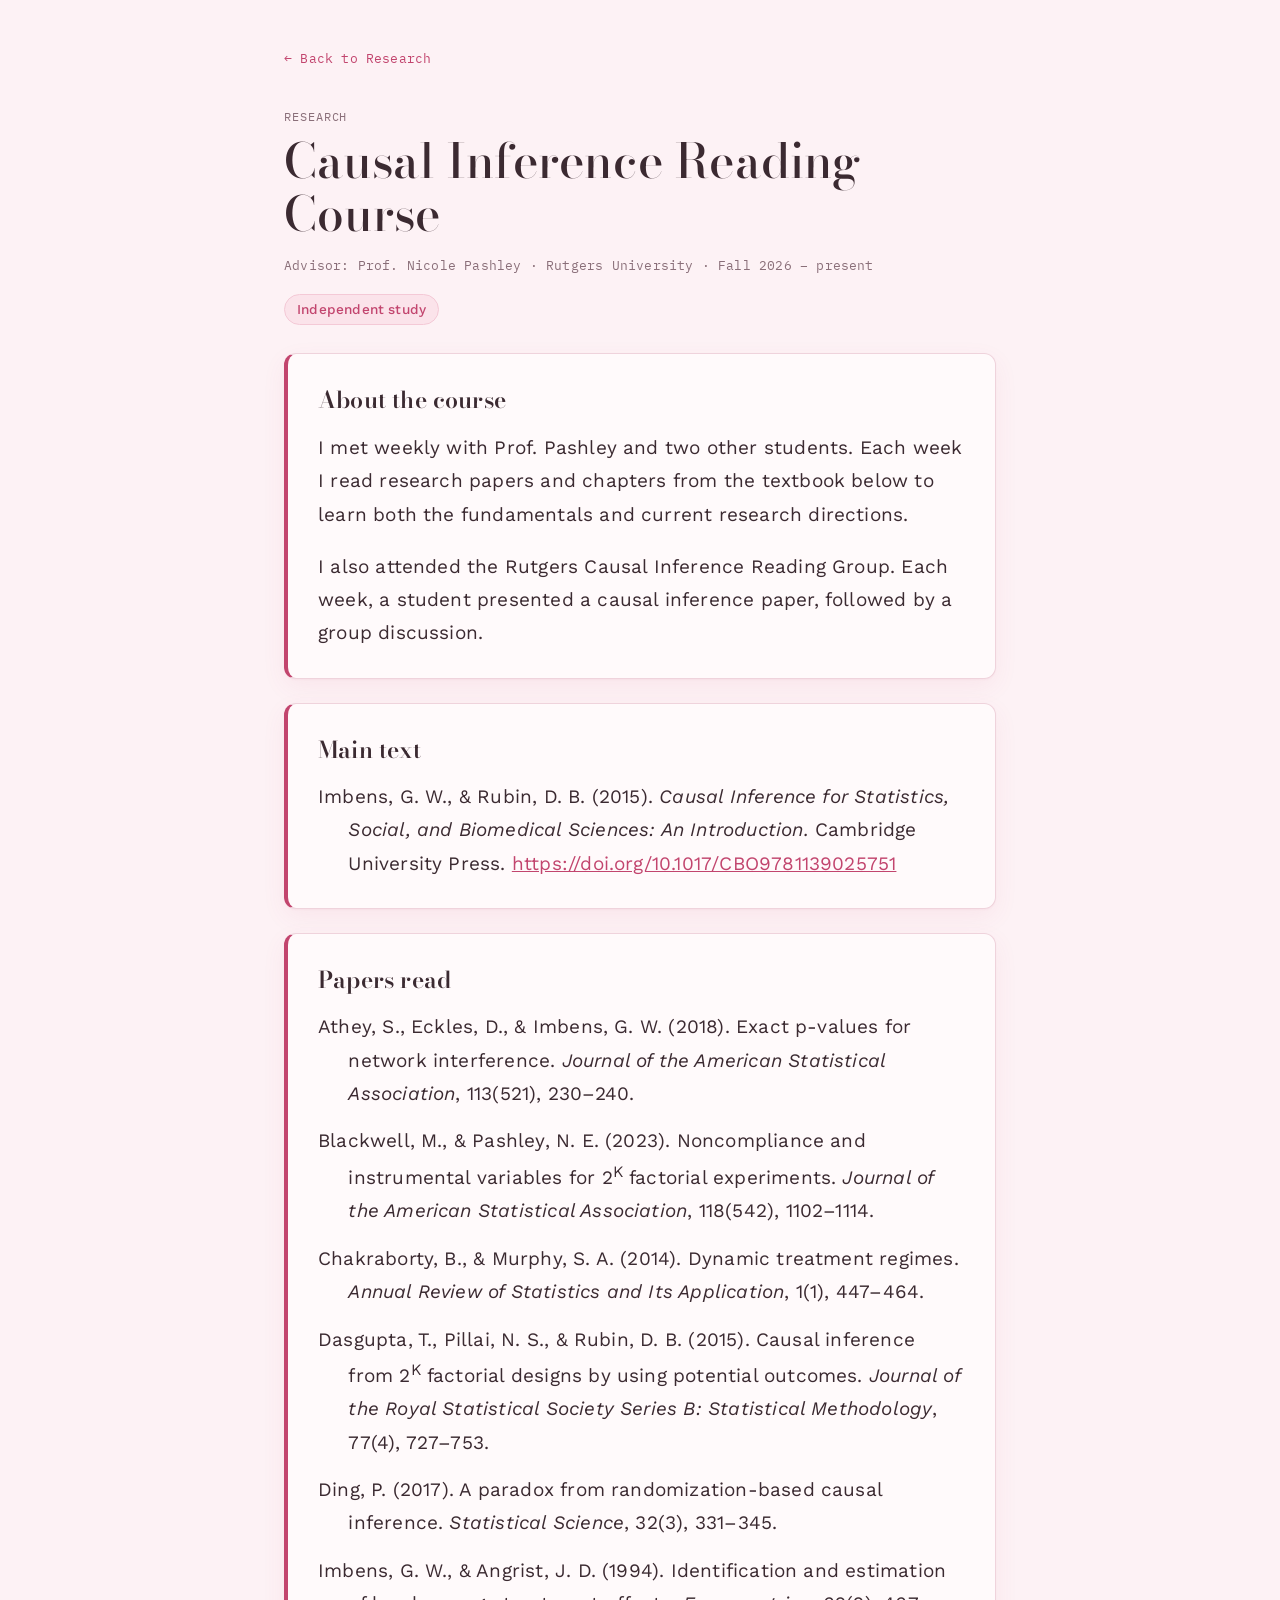
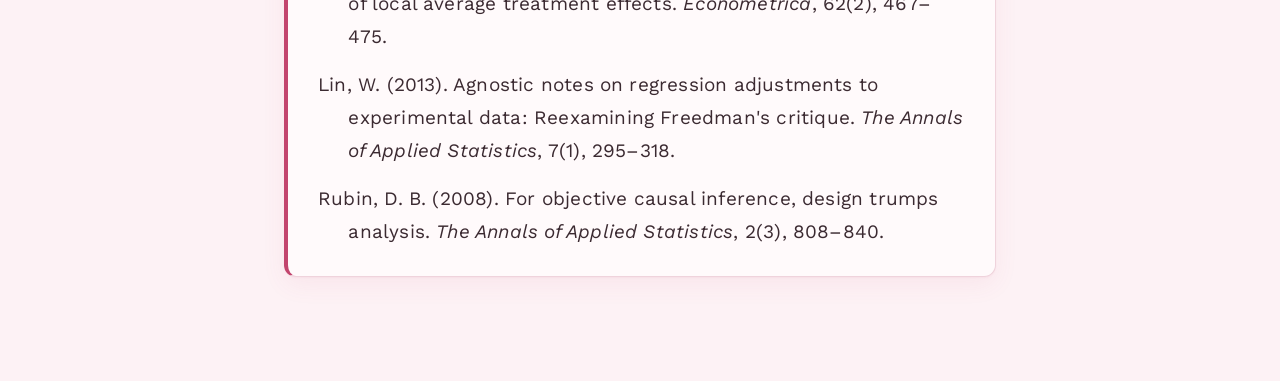
==== research/causal-inference-reading.html @ 5bd4af21 "Add Causal Inference Reading Course research page Co-Authored-By: Claude Opus 5.5 <noreply@anthropic" ====
<!doctype html>
<html lang="en">
<head>
  <meta charset="utf-8">
  <meta name="viewport" content="width=device-width, initial-scale=1">
  <title>Causal Inference Reading Course · Aviva Fuller</title>
  <meta name="description" content="Causal Inference Reading Course with Prof. Nicole Pashley at Rutgers University.">
  <link rel="icon" href="data:image/svg+xml,%3Csvg xmlns='http://www.w3.org/2000/svg' viewBox='0 0 64 64'%3E%3Crect width='64' height='64' rx='14' fill='%23c2456e'/%3E%3Ctext x='32' y='45' font-family='Georgia,serif' font-size='38' text-anchor='middle' fill='white'%3EA%3C/text%3E%3C/svg%3E">
  <link rel="preconnect" href="https://fonts.googleapis.com">
  <link rel="preconnect" href="https://fonts.gstatic.com" crossorigin>
  <link href="https://fonts.googleapis.com/css2?family=Bodoni+Moda:opsz,wght@6..96,400;6..96,500;6..96,600&family=IBM+Plex+Mono:wght@400&family=Work+Sans:ital,wght@0,400;0,500;1,400&display=swap" rel="stylesheet">
  <link rel="stylesheet" href="../style.css?v=8">
</head>
<body>
  <main class="detail">
    <a class="back" href="../#research"><span aria-hidden="true">←</span> Back to Research</a>

    <p class="label">Research</p>
    <h1>Causal Inference Reading Course</h1>
    <p class="detail-meta">Advisor: Prof. Nicole Pashley · Rutgers University · Fall 2026 – present</p>
    <ul class="highlights"><li>Independent study</li></ul>

    <section class="entry">
      <h2>About the course</h2>
      <p>I met weekly with Prof. Pashley and two other students. Each week I read research papers and chapters from the textbook below to learn both the fundamentals and current research directions.</p>
      <p>I also attended the Rutgers Causal Inference Reading Group. Each week, a student presented a causal inference paper, followed by a group discussion.</p>
      <!-- TODO: link to Aviva's reading-group presentation once it's on the Presentations page -->
    </section>

    <section class="entry">
      <h2>Main text</h2>
      <p class="reference">Imbens, G. W., &amp; Rubin, D. B. (2015). <cite>Causal Inference for Statistics, Social, and Biomedical Sciences: An Introduction.</cite> Cambridge University Press. <a href="https://doi.org/10.1017/CBO9781139025751">https://doi.org/10.1017/CBO9781139025751</a></p>
    </section>

    <section class="entry">
      <h2>Papers read</h2>
      <ul class="reference-list">
        <li>Athey, S., Eckles, D., &amp; Imbens, G. W. (2018). Exact p-values for network interference. <cite>Journal of the American Statistical Association</cite>, 113(521), 230–240.</li>
        <li>Blackwell, M., &amp; Pashley, N. E. (2023). Noncompliance and instrumental variables for 2<sup>K</sup> factorial experiments. <cite>Journal of the American Statistical Association</cite>, 118(542), 1102–1114.</li>
        <li>Chakraborty, B., &amp; Murphy, S. A. (2014). Dynamic treatment regimes. <cite>Annual Review of Statistics and Its Application</cite>, 1(1), 447–464.</li>
        <li>Dasgupta, T., Pillai, N. S., &amp; Rubin, D. B. (2015). Causal inference from 2<sup>K</sup> factorial designs by using potential outcomes. <cite>Journal of the Royal Statistical Society Series B: Statistical Methodology</cite>, 77(4), 727–753.</li>
        <li>Ding, P. (2017). A paradox from randomization-based causal inference. <cite>Statistical Science</cite>, 32(3), 331–345.</li>
        <li>Imbens, G. W., &amp; Angrist, J. D. (1994). Identification and estimation of local average treatment effects. <cite>Econometrica</cite>, 62(2), 467–475.</li>
        <li>Lin, W. (2013). Agnostic notes on regression adjustments to experimental data: Reexamining Freedman's critique. <cite>The Annals of Applied Statistics</cite>, 7(1), 295–318.</li>
        <li>Rubin, D. B. (2008). For objective causal inference, design trumps analysis. <cite>The Annals of Applied Statistics</cite>, 2(3), 808–840.</li>
      </ul>
    </section>
  </main>
</body>
</html>
---- style.css ----
:root {
  --bg: #fdf2f5;        /* light pink page */
  --ink: #3b2a31;       /* body text */
  --ink-soft: #8a6f79;  /* subtitle */
  --line: #efd3dc;      /* dividers */
  --accent: #c2456e;    /* active link, links */
  --serif: "Bodoni Moda", "Didot", Georgia, serif;
  --mono: "IBM Plex Mono", ui-monospace, Menlo, monospace;
  --sans: "Work Sans", system-ui, -apple-system, sans-serif;
  color-scheme: light;
}

* { box-sizing: border-box; }
html { scroll-behavior: smooth; }

body {
  margin: 0;
  background: var(--bg);
  color: var(--ink);
  font-family: var(--sans);
  font-size: 19px;
  line-height: 1.75;
  letter-spacing: 0.01em;
  -webkit-font-smoothing: antialiased;
}

a { color: var(--accent); }
:focus-visible { outline: 2px solid var(--accent); outline-offset: 3px; }

.layout {
  display: grid;
  grid-template-columns: 300px 1fr;
  gap: 48px;
  max-width: 1080px;
  margin: 0 auto;
  padding: 28px 24px 80px;
}

/* ---------- Sidebar ---------- */
.sidebar {
  position: sticky;
  top: 28px;
  align-self: start;
}

.name {
  display: block;
  font-family: var(--serif);
  font-weight: 400;
  font-size: 4.4rem;
  line-height: 0.95;
  letter-spacing: -0.01em;
  color: var(--ink);
  text-decoration: none;
}

.title {
  font-family: var(--mono);
  font-size: 0.82rem;
  line-height: 1.6;
  color: var(--ink-soft);
  margin: 20px 0 28px;
}

.photo {
  display: block;
  width: 100%;
  max-width: 240px;
  height: auto;
  aspect-ratio: 1;
  object-fit: cover;
  border-radius: 10px;
}

.menu {
  list-style: none;
  margin: 32px 0 0;
  padding: 0;
  border-top: 1px solid var(--line);
}
.menu li { border-bottom: 1px solid var(--line); }
.menu a {
  display: block;
  padding: 11px 0;
  color: var(--ink);
  text-decoration: none;
  font-size: 1.02rem;
  transition: color .15s ease;
}
.menu a:hover,
.menu a[aria-current="page"] { color: var(--accent); }

/* ---------- Content ---------- */
.content { padding-top: 14px; min-width: 0; }
.content section { margin-bottom: 64px; }  /* without JavaScript every section shows */
.js .content section { display: none; margin: 0; }
.js .content section.active { display: block; }
.content p { margin: 0 0 1.3em; }

.content h2 {
  font-family: var(--serif);
  font-weight: 400;
  font-size: 2.6rem;
  line-height: 1.1;
  margin: 0 0 24px;
}
.content h3 { font-size: 1.1rem; font-weight: 500; margin: 1.6em 0 .2em; }

/* ---------- Entries (education, experience, ...) ---------- */
.entry {
  background: #fffafb;
  border: 1px solid var(--line);
  border-left: 4px solid var(--accent);
  border-radius: 12px;
  padding: 26px 30px 28px;
  margin-bottom: 24px;
  box-shadow: 0 1px 2px rgba(194, 69, 110, .05), 0 8px 24px rgba(194, 69, 110, .07);
}

.entry-head {
  display: flex;
  justify-content: space-between;
  align-items: flex-start;
  gap: 24px;
  margin-bottom: 16px;
}
.content .entry-title {
  font-family: var(--serif);
  font-weight: 600;
  font-size: 1.65rem;
  line-height: 1.2;
  margin: 0;
}
.content .entry-sub {
  font-style: italic;
  color: var(--ink-soft);
  margin: 2px 0 0;
}
.content .entry-meta {
  font-family: var(--mono);
  font-size: .78rem;
  line-height: 1.7;
  color: var(--ink-soft);
  text-align: right;
  white-space: nowrap;
  margin: 6px 0 0;
}
.entry-meta span { display: block; }

.highlights {
  list-style: none;
  display: flex;
  flex-wrap: wrap;
  gap: 8px;
  padding: 0;
  margin: 0 0 20px;
}
.highlights li {
  font-size: .85rem;
  font-weight: 500;
  color: var(--accent);
  background: #fbe3ea;
  border: 1px solid #f4c9d6;
  padding: 3px 12px;
  border-radius: 999px;
}

.content .label {
  font-family: var(--mono);
  font-size: .72rem;
  letter-spacing: .08em;
  text-transform: uppercase;
  color: var(--ink-soft);
  margin: 0 0 6px;
}
.courses {
  list-style: none;
  padding: 0;
  margin: 0;
  display: grid;
  grid-template-columns: 1fr 1fr;
  gap: 2px 28px;
}
.courses li {
  position: relative;
  padding-left: 18px;
  font-size: .95rem;
}
.courses li::before {
  content: "";
  position: absolute;
  left: 0;
  top: .68em;
  width: 7px;
  height: 7px;
  border-radius: 50%;
  border: 1.5px solid var(--accent);
}

/* ---------- Clickable cards (projects, blog posts, ...) ---------- */
a.entry {
  display: block;
  color: inherit;
  text-decoration: none;
  transition: transform .18s ease, box-shadow .18s ease, border-color .18s ease;
}
a.entry:hover,
a.entry:focus-visible {
  transform: translateY(-3px);
  border-color: #eab8c8;
  border-left-color: var(--accent);
  box-shadow: 0 2px 4px rgba(194, 69, 110, .06), 0 14px 32px rgba(194, 69, 110, .14);
}
.entry-summary { margin: 0 0 16px; }
.see-more {
  display: inline-flex;
  align-items: center;
  gap: 6px;
  font-size: .9rem;
  font-weight: 500;
  color: var(--accent);
  padding: 6px 16px;
  border: 1px solid #f0bccc;
  border-radius: 999px;
  background: #fbe3ea;
  transition: background .18s ease, color .18s ease;
}
.see-more span { transition: transform .18s ease; }
a.entry:hover .see-more,
a.entry:focus-visible .see-more { background: var(--accent); color: #fff; border-color: var(--accent); }
a.entry:hover .see-more span,
a.entry:focus-visible .see-more span { transform: translateX(4px); }

.content .section-label { margin: 32px 0 12px; }

/* ---------- Detail pages (research/, projects/, ...) ---------- */
.detail {
  max-width: 760px;
  margin: 0 auto;
  padding: 40px 24px 80px;
}
.back {
  display: inline-block;
  font-family: var(--mono);
  font-size: .82rem;
  text-decoration: none;
  margin-bottom: 36px;
}
.back:hover { text-decoration: underline; }
.detail .label {
  font-family: var(--mono);
  font-size: .72rem;
  letter-spacing: .08em;
  text-transform: uppercase;
  color: var(--ink-soft);
  margin: 0 0 8px;
}
.detail h1 {
  font-family: var(--serif);
  font-weight: 500;
  font-size: clamp(2.1rem, 5vw, 3rem);
  line-height: 1.1;
  margin: 0 0 14px;
}
.detail-meta {
  font-family: var(--mono);
  font-size: .82rem;
  color: var(--ink-soft);
  margin: 0 0 16px;
}
.detail .highlights { margin-bottom: 28px; }
.detail .entry .highlights { margin: 0; }
.detail .entry h2 {
  font-family: var(--serif);
  font-weight: 600;
  font-size: 1.45rem;
  margin: 0 0 10px;
}
.detail .entry p { margin: 0 0 1em; }
.detail .entry p:last-child { margin-bottom: 0; }
.courses.single { grid-template-columns: 1fr; gap: 10px; }
.courses.single li { font-size: 1em; }
.detail-note {
  font-size: .9rem;
  font-style: italic;
  color: var(--ink-soft);
  margin-top: 28px;
}

/* ---------- Mobile ---------- */
@media (max-width: 800px) {
  body { font-size: 17px; }
  .layout { grid-template-columns: 1fr; gap: 28px; padding: 24px 16px 64px; }
  .sidebar { position: static; }
  .name { font-size: 3.4rem; }
  .title { margin: 14px 0 20px; }
  .photo { max-width: 180px; }
  .menu {
    display: flex;
    flex-wrap: wrap;
    gap: 4px 18px;
    margin-top: 24px;
    padding: 10px 0;
    border-bottom: 1px solid var(--line);
  }
  .menu li { border: 0; }
  .menu a { padding: 4px 0; font-size: .95rem; }
  .content h2 { font-size: 2.1rem; }
  .entry { padding: 20px 18px 22px; }
  .entry-head { flex-direction: column; gap: 4px; }
  .content .entry-meta { text-align: left; white-space: normal; margin: 4px 0 0; }
  .entry-meta span { display: inline; }
  .entry-meta span + span::before { content: "· "; }
  .courses { grid-template-columns: 1fr; }
}

@media (max-width: 800px) {
  .detail { padding: 28px 16px 64px; }
}

/* Book / paper citations on detail pages */
.reference { padding-left: 1.6em; text-indent: -1.6em; }
.reference cite { font-style: italic; }
.reference a { word-break: break-all; }
.reference-list { list-style: none; padding: 0; margin: 0; }
.reference-list li { padding-left: 1.6em; text-indent: -1.6em; margin-bottom: .75em; }
.reference-list li:last-child { margin-bottom: 0; }
.reference-list cite { font-style: italic; }
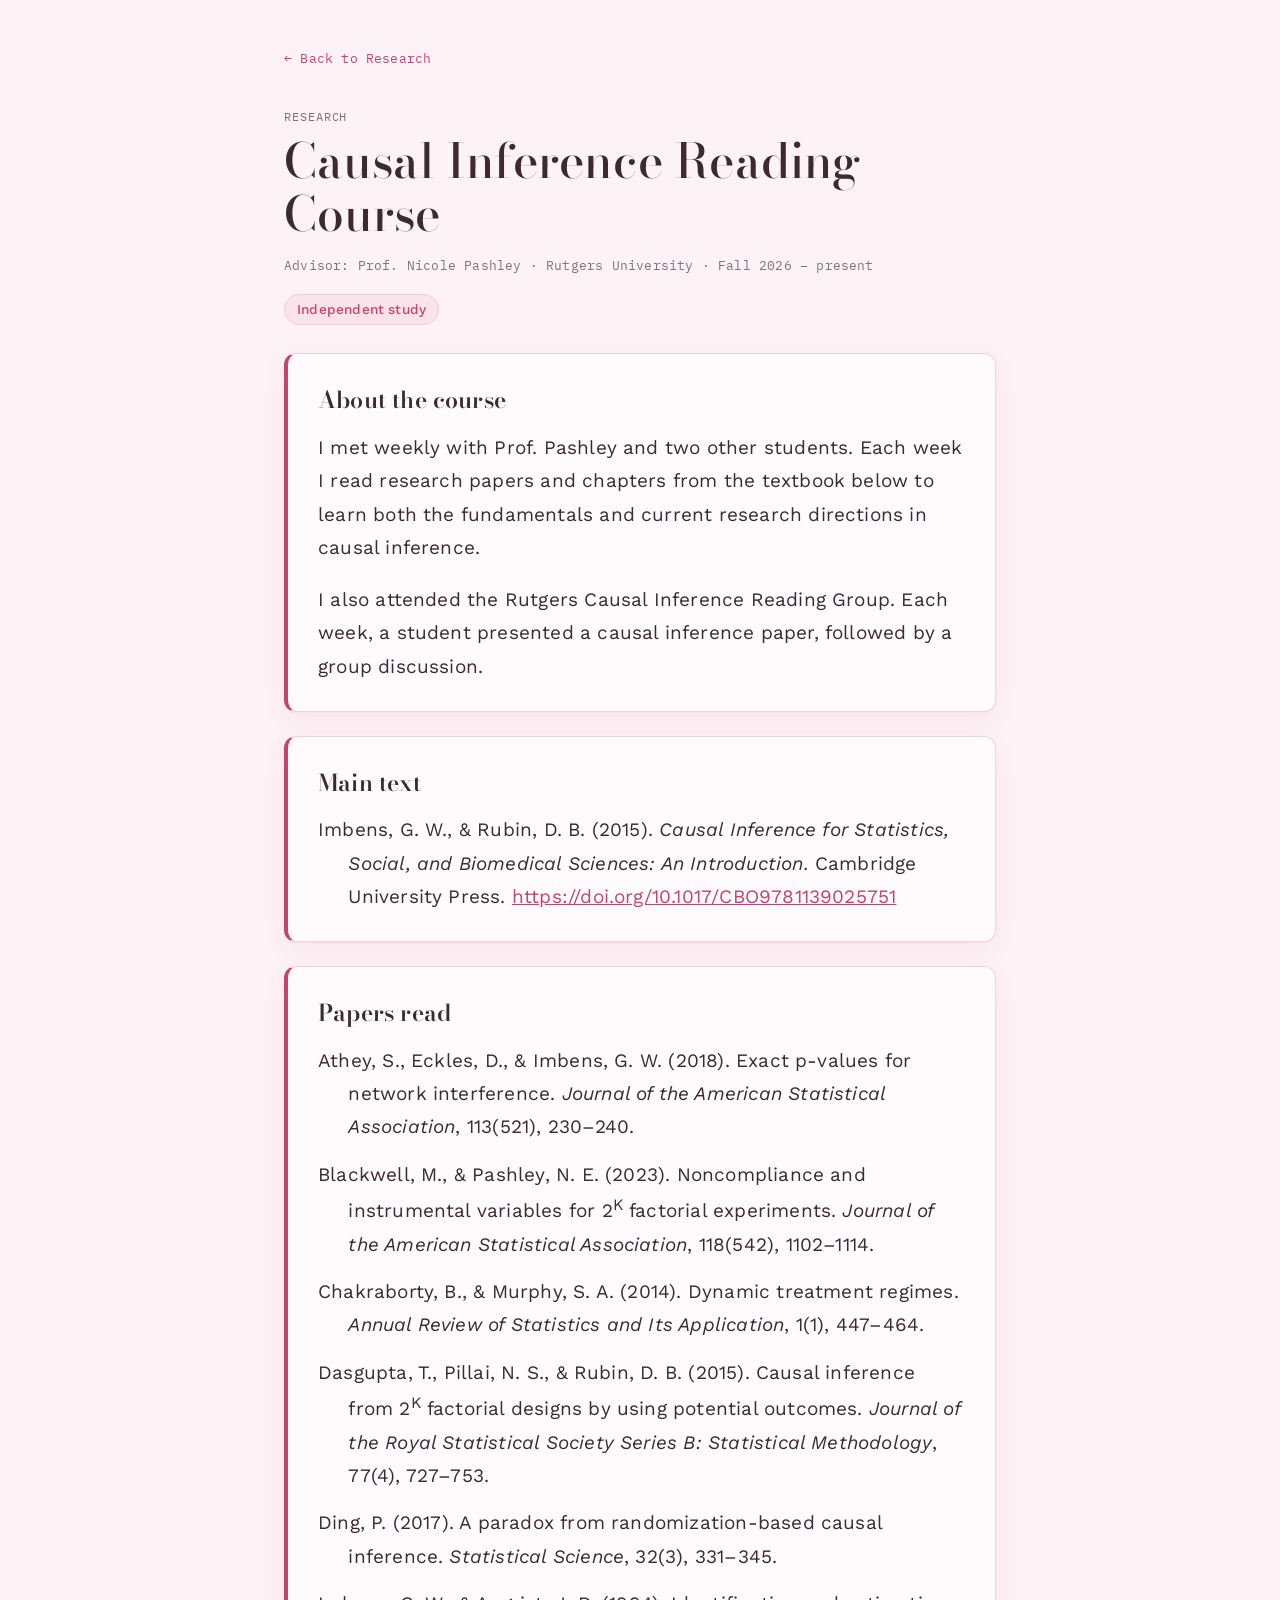
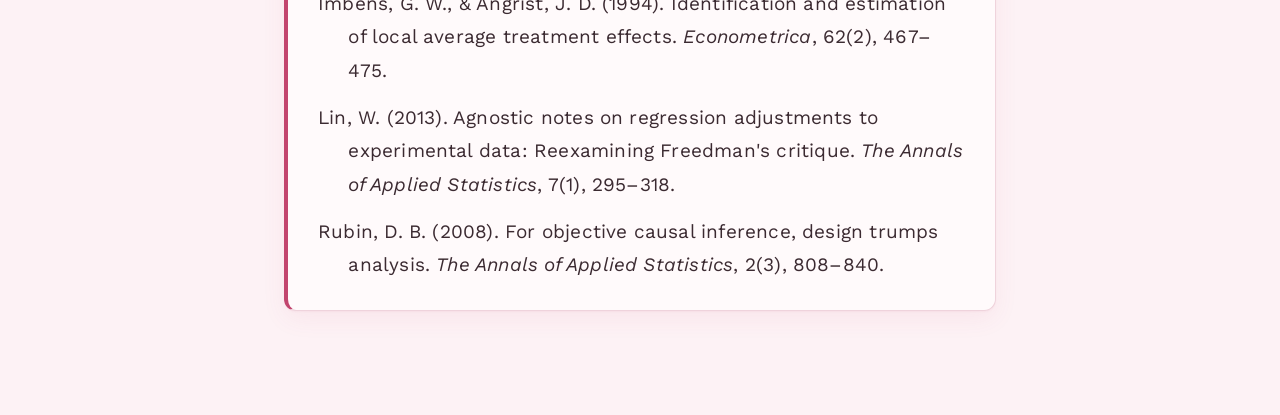
==== commit 950f63e0: "Clarify course description Co-Authored-By: Claude Opus 5.5 <noreply@anthropic.com>" ====
--- a/research/causal-inference-reading.html
+++ b/research/causal-inference-reading.html
@@ -22,7 +22,7 @@
 
     <section class="entry">
       <h2>About the course</h2>
-      <p>I met weekly with Prof. Pashley and two other students. Each week I read research papers and chapters from the textbook below to learn both the fundamentals and current research directions.</p>
+      <p>I met weekly with Prof. Pashley and two other students. Each week I read research papers and chapters from the textbook below to learn both the fundamentals and current research directions in causal inference.</p>
       <p>I also attended the Rutgers Causal Inference Reading Group. Each week, a student presented a causal inference paper, followed by a group discussion.</p>
       <!-- TODO: link to Aviva's reading-group presentation once it's on the Presentations page -->
     </section>
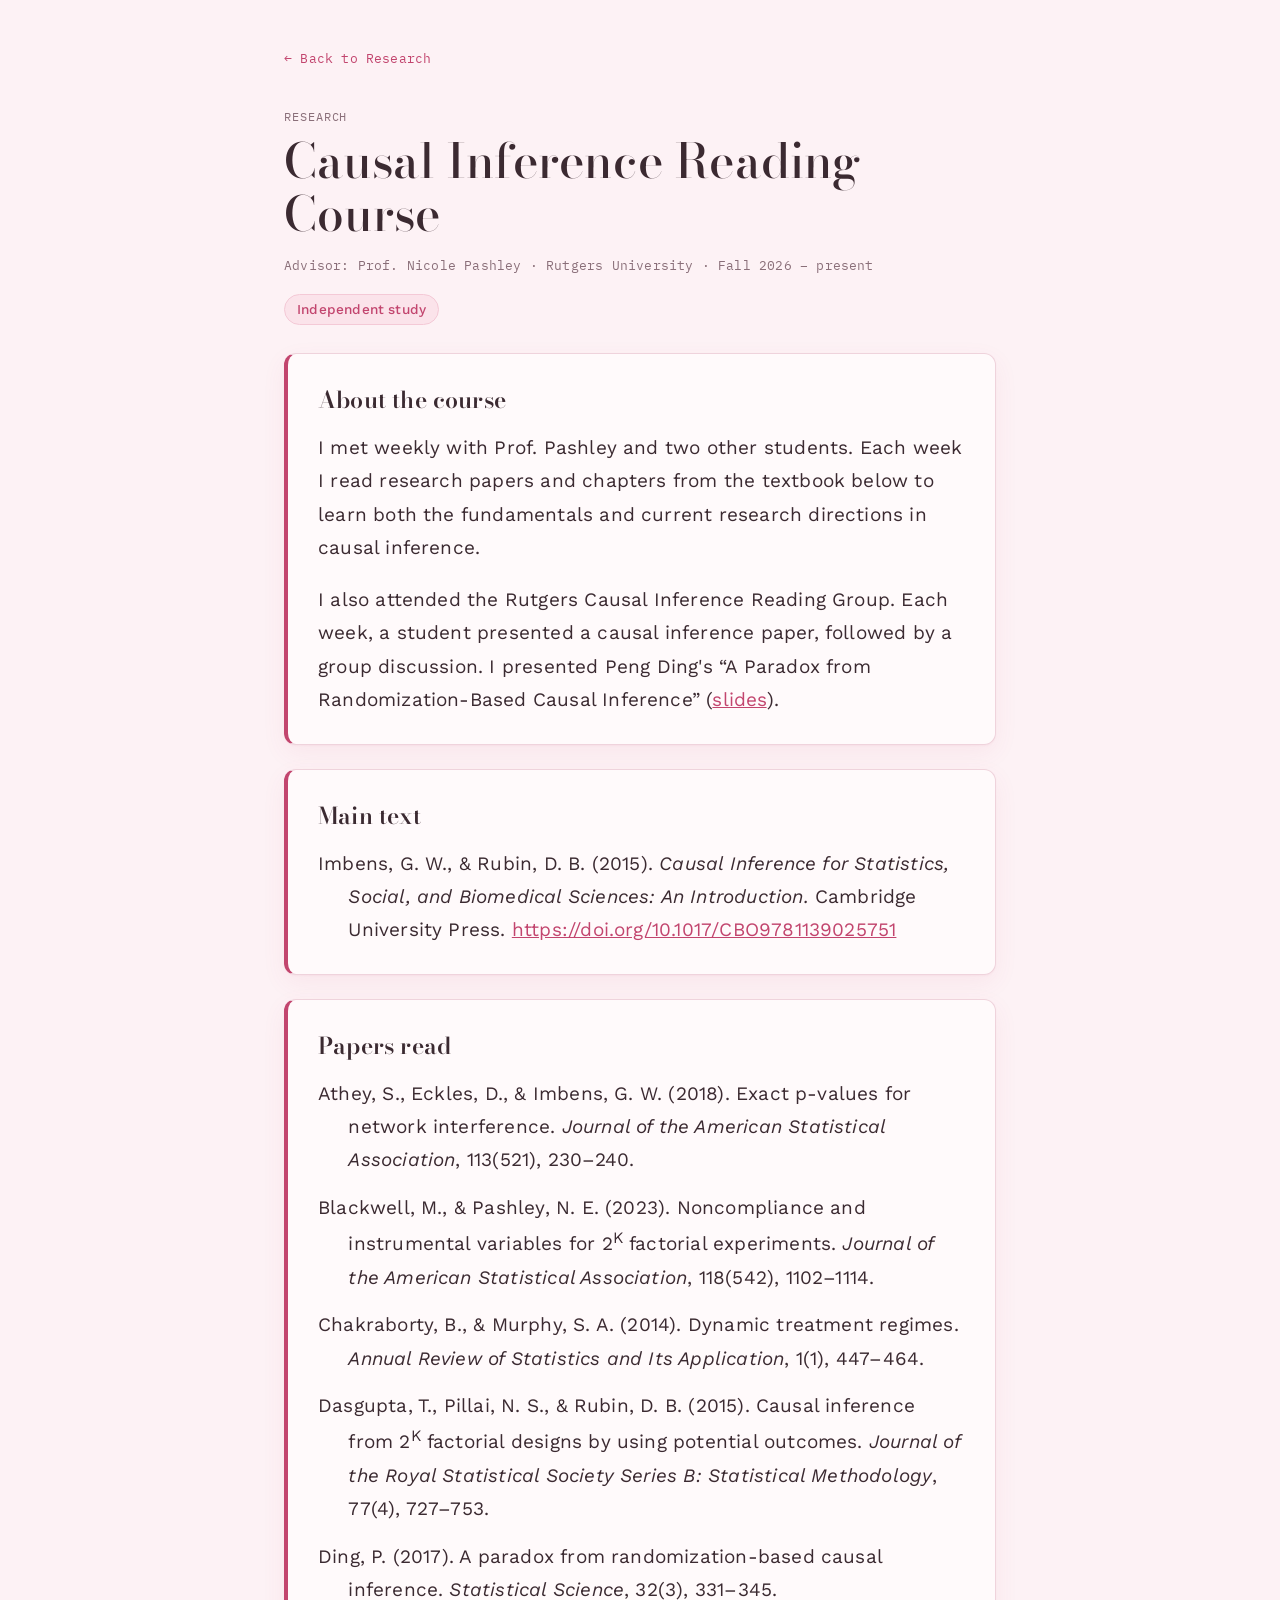
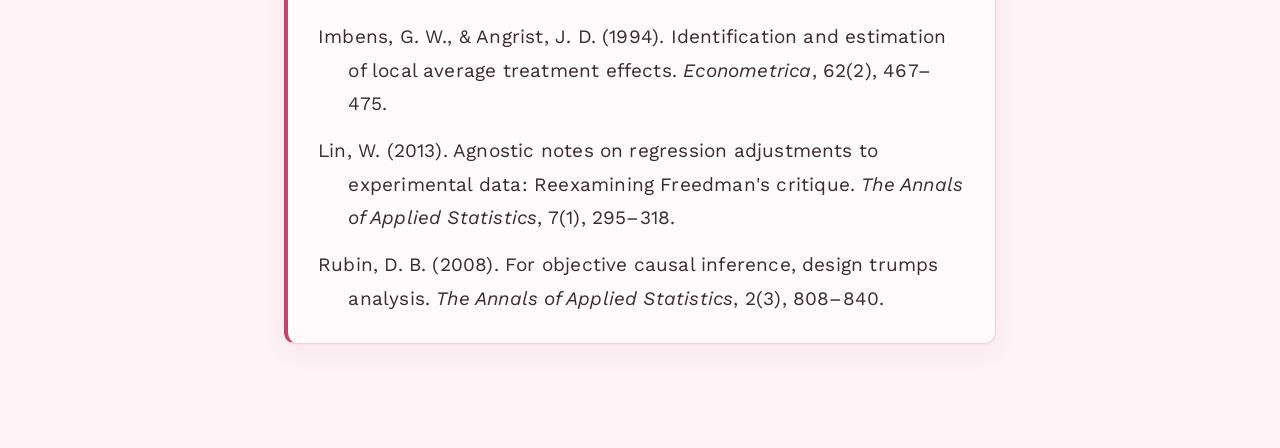
==== commit f31c18a1: "Add presentations with slides and link Ding talk from reading course Co-Authored-By: Claude Opus 5.5" ====
--- a/research/causal-inference-reading.html
+++ b/research/causal-inference-reading.html
@@ -9,7 +9,7 @@
   <link rel="preconnect" href="https://fonts.googleapis.com">
   <link rel="preconnect" href="https://fonts.gstatic.com" crossorigin>
   <link href="https://fonts.googleapis.com/css2?family=Bodoni+Moda:opsz,wght@6..96,400;6..96,500;6..96,600&family=IBM+Plex+Mono:wght@400&family=Work+Sans:ital,wght@0,400;0,500;1,400&display=swap" rel="stylesheet">
-  <link rel="stylesheet" href="../style.css?v=8">
+  <link rel="stylesheet" href="../style.css?v=9">
 </head>
 <body>
   <main class="detail">
@@ -23,8 +23,7 @@
     <section class="entry">
       <h2>About the course</h2>
       <p>I met weekly with Prof. Pashley and two other students. Each week I read research papers and chapters from the textbook below to learn both the fundamentals and current research directions in causal inference.</p>
-      <p>I also attended the Rutgers Causal Inference Reading Group. Each week, a student presented a causal inference paper, followed by a group discussion.</p>
-      <!-- TODO: link to Aviva's reading-group presentation once it's on the Presentations page -->
+      <p>I also attended the Rutgers Causal Inference Reading Group. Each week, a student presented a causal inference paper, followed by a group discussion. I presented Peng Ding's &ldquo;A Paradox from Randomization-Based Causal Inference&rdquo; (<a href="../presentations/ding-paradox.pdf" target="_blank" rel="noopener">slides</a>).</p>
     </section>
 
     <section class="entry">
--- a/style.css
+++ b/style.css
@@ -146,6 +146,7 @@
   margin: 6px 0 0;
 }
 .entry-meta span { display: block; }
+.entry > :last-child { margin-bottom: 0; }
 
 .highlights {
   list-style: none;
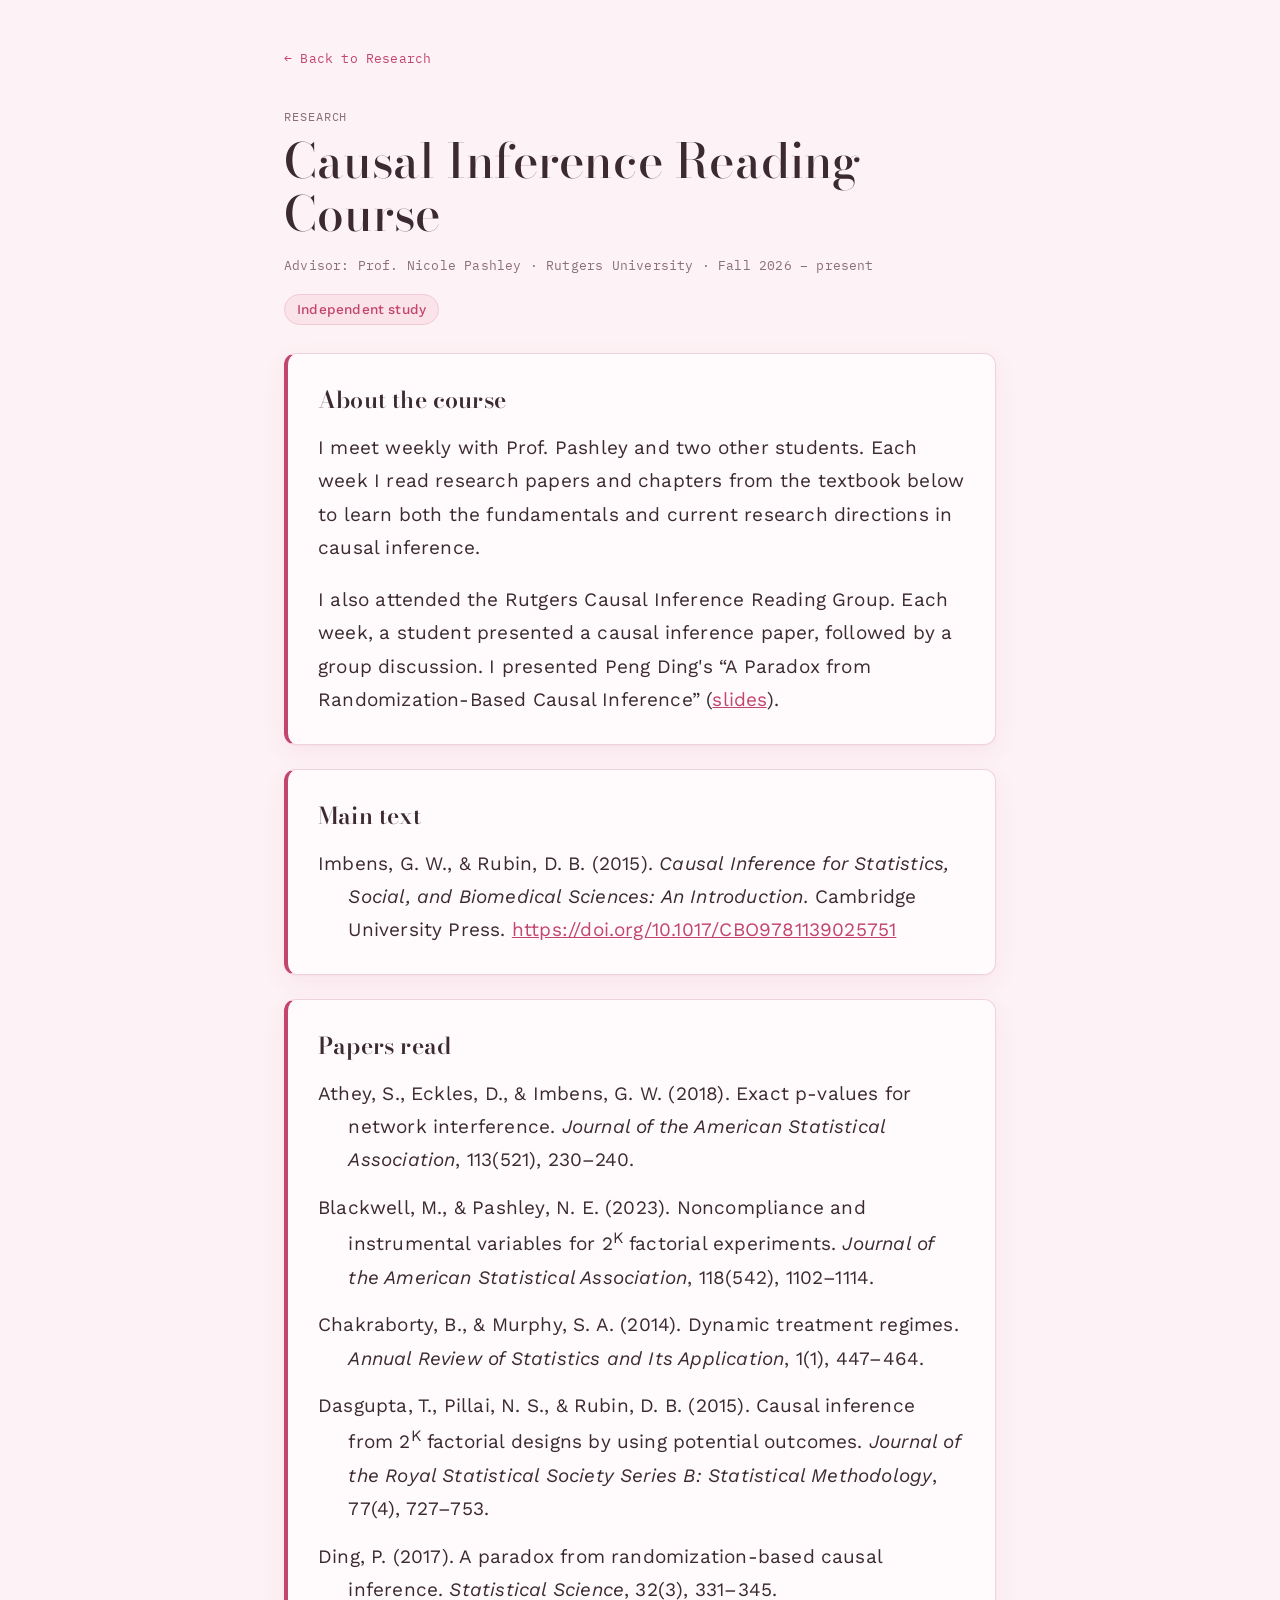
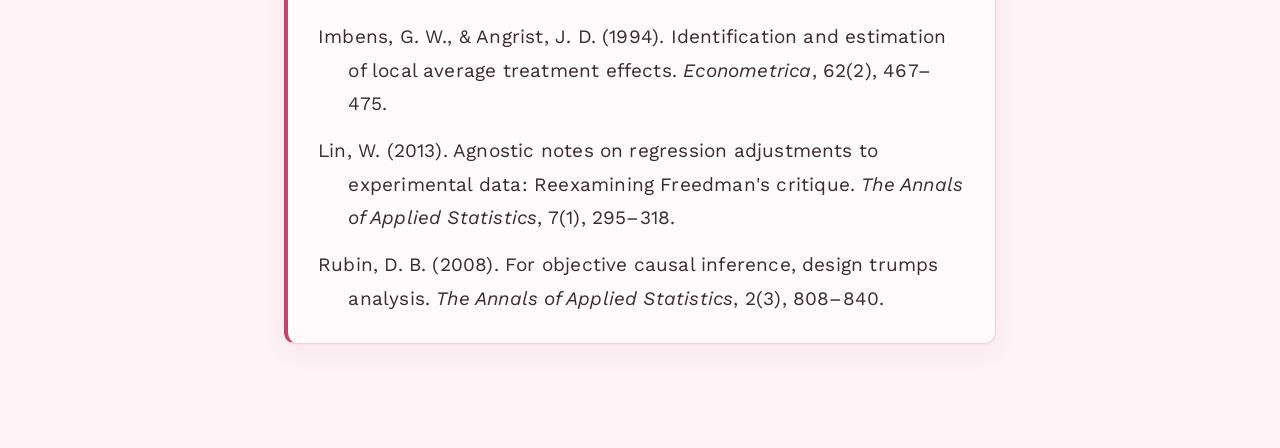
==== commit f2afec85: "Hide Blog, add biostatistics to homepage, tidy LDA and reading course wording Co-Authored-By: Claude" ====
--- a/research/causal-inference-reading.html
+++ b/research/causal-inference-reading.html
@@ -9,7 +9,7 @@
   <link rel="preconnect" href="https://fonts.googleapis.com">
   <link rel="preconnect" href="https://fonts.gstatic.com" crossorigin>
   <link href="https://fonts.googleapis.com/css2?family=Bodoni+Moda:opsz,wght@6..96,400;6..96,500;6..96,600&family=IBM+Plex+Mono:wght@400&family=Work+Sans:ital,wght@0,400;0,500;1,400&display=swap" rel="stylesheet">
-  <link rel="stylesheet" href="../style.css?v=9">
+  <link rel="stylesheet" href="../style.css?v=10">
 </head>
 <body>
   <main class="detail">
@@ -22,7 +22,7 @@
 
     <section class="entry">
       <h2>About the course</h2>
-      <p>I met weekly with Prof. Pashley and two other students. Each week I read research papers and chapters from the textbook below to learn both the fundamentals and current research directions in causal inference.</p>
+      <p>I meet weekly with Prof. Pashley and two other students. Each week I read research papers and chapters from the textbook below to learn both the fundamentals and current research directions in causal inference.</p>
       <p>I also attended the Rutgers Causal Inference Reading Group. Each week, a student presented a causal inference paper, followed by a group discussion. I presented Peng Ding's &ldquo;A Paradox from Randomization-Based Causal Inference&rdquo; (<a href="../presentations/ding-paradox.pdf" target="_blank" rel="noopener">slides</a>).</p>
     </section>
 
--- a/style.css
+++ b/style.css
@@ -327,3 +327,23 @@
 .reference-list li { padding-left: 1.6em; text-indent: -1.6em; margin-bottom: .75em; }
 .reference-list li:last-child { margin-bottom: 0; }
 .reference-list cite { font-style: italic; }
+
+/* Course rows (Teaching page) */
+.course-rows { list-style: none; padding: 0; margin: 0; }
+.course-rows li {
+  display: flex;
+  justify-content: space-between;
+  align-items: baseline;
+  gap: 16px;
+  padding: 10px 0;
+  border-top: 1px solid var(--line);
+}
+.course-rows li:first-child { border-top: 0; padding-top: 0; }
+.course-rows li:last-child { padding-bottom: 0; }
+.course-rows .count {
+  font-family: var(--mono);
+  font-size: .78rem;
+  color: var(--ink-soft);
+  white-space: nowrap;
+}
+a.entry .courses.single { margin-bottom: 18px; }
